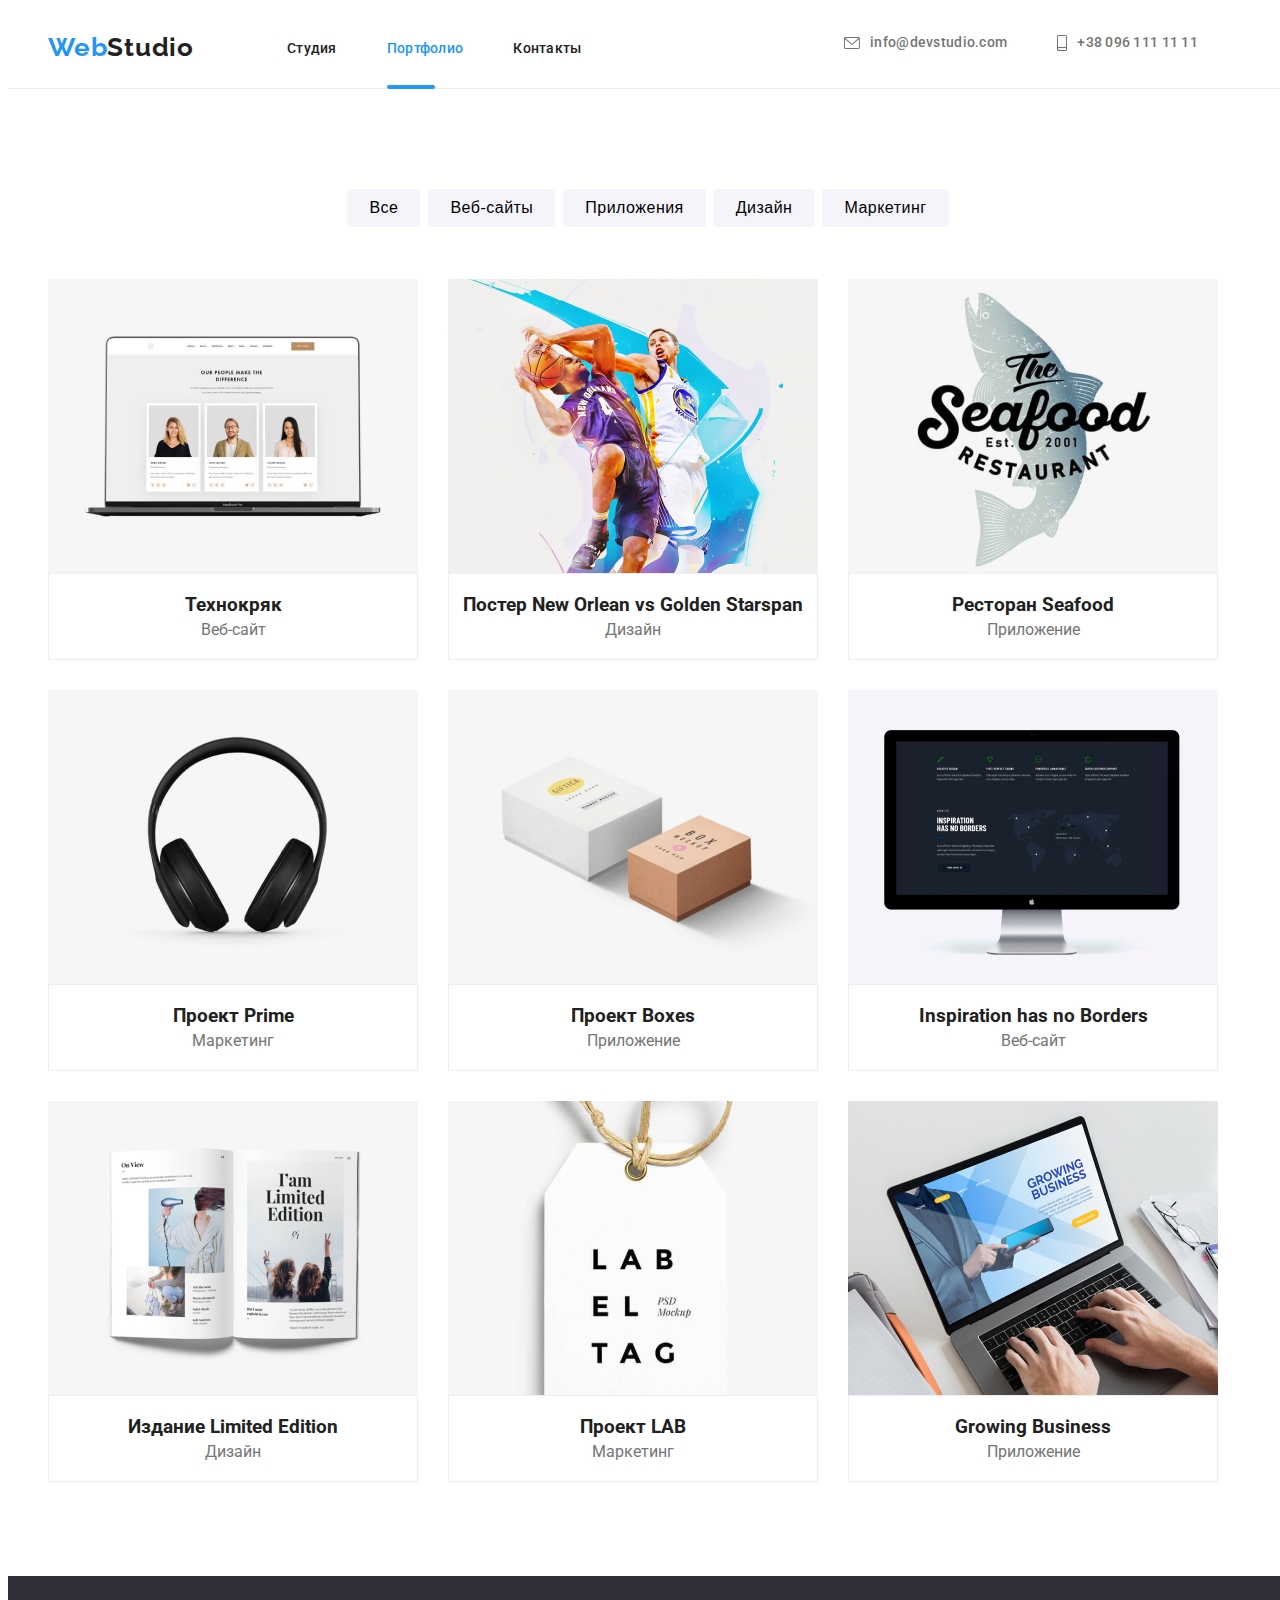
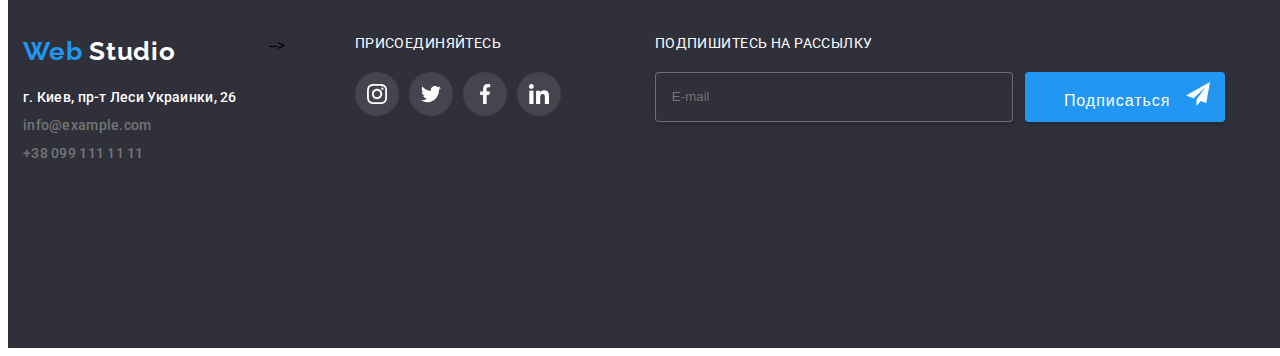
==== portfolio.html @ 60b7816d "клонував репозиторій і скопіював в нього файли попередньої роботи" ====
<!DOCTYPE html>
<html lang="ru">

<head>
    <meta charset="UTF-8">
    <meta http-equiv="X-UA-Compatible" content="IE=edge">
    <meta name="viewport" content="width=device-width, initial-scale=1.0">
    <title>Портфолио</title>
    <link rel="preconnect" href="https://fonts.gstatic.com">
    <link
        href="https://fonts.googleapis.com/css2?family=Raleway:wght@700&family=Roboto:wght@400;500;700;900&display=swap"
        rel="stylesheet">
    <link rel="stylesheet" href="https://cdnjs.cloudflare.com/ajax/libs/modern-normalize/1.0.0/modern-normalize.min.css"
        integrity="sha512-ISS7cAi1PEhQ8jnbJpJZMd29NlhNj4AWYyLOSp2CE/CsHxTCu+r+t0D2yoJudVrd0/8fTVPUVDzY5Tvli75u/g=="
        crossorigin="anonymous" />
    <link rel="stylesheet" href="./css/portfolio.min.css">
</head>

<body>
    <header class="header">
        <div class="container">
            <nav class="navigation">
                <a class="logo link" href="" lang="en">Web<span class="logo-theme_light">Studio</span></a>
                <ul class="navigation__list list">
                    <li class="navigation__item">
                        <a class="navigation__link link " href="./index.html">Студия</a>
                    </li>
                    <li class="navigation__item">
                        <a class="navigation__link link active-link" href="">Портфолио</a>
                    </li>
                    <li class="navigation__item">
                        <a class="navigation__link link" href="">Контакты</a>
                    </li>
                </ul>
            </nav>
            <a class="contact-link contact-list__link link" href="mailto:info@devstudio.com">
                <svg class="contact-list__icon">
                    <use href="./images/icons.svg#envelope"></use>
                </svg>
                info@devstudio.com
            </a>
            <a class="tel-link tel-list__link link" href="tel:+380961111111">
                <svg class="tel-list__icon">
                    <use href="./images/icons.svg#smartphone"></use>
                </svg>
                 +38 096 111 11 11</a>
        </div>
    </header>
    <main>
        <!--OUR PROJECTS-->
        <section class="portfolio">
            <div class="container">
                <section class="filters">
                    <!--FILTERS-->
                    <div class="filters-box">
                        <h2 class="visually-hidden">Фильтр</h2>
                        <ul class="filters-list list">
                            <li class="filters-list__item">
                                <button class="filters__btn" type="button">Все</button>
                            </li>
                            <li class="filters-list__item">
                                <button class="filters__btn" type="button">Веб-сайты</button>
                            </li>
                            <li class="filters-list__item">
                                <button class="filters__btn" type="button">Приложения</button>
                            </li>
                            <li class="filters-list__item">
                                <button class="filters__btn" type="button">Дизайн</button>
                            </li>
                            <li class="filters-list__item">
                                <button class="filters__btn" type="button">Маркетинг</button>
                            </li>
                        </ul>
                    </div>
                </section>
                <h1 class="visually-hidden">Наши проэкты</h1>
                <ul class="projects-list list">
                    <li class="projects-list__item">
                        <a class="projects-list__link-wrapper link" href="">
                          <div class="projects-list__contant-wrapper">
                            <img src="./images/portfolio/img-1.png" alt="Веб-сайт" width="370" height="294">
                            <p class="overlay">Технокряк это современная площадка распространения коронавируса.
                                Компании используют эту платформу для цифрового шпионажа и атак на защищённые сервера конкурентов.
                            </p>
                          </div>
                            <div class="project-container">
                                <h3 class="project-title">Технокряк</h3>
                                <p class="project-title__description">Веб-сайт</p>
                            </div>
                        </a>
                    </li>
                    <li class="projects-list__item">
                        <a class="projects-list__link-wrapper link" href="">
                          <div class="projects-list__contant-wrapper">
                            <img src="./images/portfolio/img-2.png" alt="Дизайн" width="370" height="294">
                            <p class="overlay">Технокряк это современная площадка распространения коронавируса.
                                Компании используют эту платформу для цифрового шпионажа и атак на защищённые сервера конкурентов.
                            </p>
                          </div>
                            <div class="project-container">
                                <h3 class="project-title">Постер New Orlean vs Golden Starspan</h3>
                                <p class="project-title__description">Дизайн</p>
                            </div>
                        </a>
                    </li>
                    <li class="projects-list__item">
                        <a class="projects-list__link-wrapper link" href="">
                          <div class="projects-list__contant-wrapper">
                            <img src="./images/portfolio/img-3.png" alt="Приложение" width="370" height="294">
                            <p class="overlay">Технокряк это современная площадка распространения коронавируса.
                                Компании используют эту платформу для цифрового шпионажа и атак на защищённые сервера конкурентов.
                            </p>
                          </div>
                            <div class="project-container">
                                <h3 class="project-title">Ресторан Seafood</h3>
                                <p class="project-title__description">Приложение</p>
                            </div>
                        </a>
                    </li>
                    <li class="projects-list__item">
                        <a class="projects-list__link-wrapper link" href="">
                          <div class="projects-list__contant-wrapper">
                            <img src="./images/portfolio/img-4.png" alt="Маркетинг" width="370" height="294">
                            <p class="overlay">Технокряк это современная площадка распространения коронавируса.
                                Компании используют эту платформу для цифрового шпионажа и атак на защищённые сервера конкурентов.
                            </p>
                          </div>
                            <div class="project-container">
                                <h3 class="project-title">Проект Prime</h3>
                                <p class="project-title__description">Маркетинг</p>
                            </div>
                        </a>
                    </li>
                    <li class="projects-list__item">
                        <a class="projects-list__link-wrapper link" href="">
                          <div class="projects-list__contant-wrapper">
                            <img src="./images/portfolio/img-5.png" alt="Приложение" width="370" height="294">
                            <p class="overlay">Технокряк это современная площадка распространения коронавируса.
                                Компании используют эту платформу для цифрового шпионажа и атак на защищённые сервера конкурентов.
                            </p>
                          </div>
                            <div class="project-container">
                                <h3 class="project-title">Проект Boxes</h3>
                                <p class="project-title__description">Приложение</p>
                            </div>
                        </a>
                    </li>
                    <li class="projects-list__item">
                        <a class="projects-list__link-wrapper link" href="">
                          <div class="projects-list__contant-wrapper">
                            <img src="./images/portfolio/img-6.png" alt="Веб-сайт" width="370" height="294">
                            <p class="overlay">Технокряк это современная площадка распространения коронавируса.
                                Компании используют эту платформу для цифрового шпионажа и атак на защищённые сервера конкурентов.
                            </p>
                          </div>
                            <div class="project-container">
                                <h3 class="project-title">Inspiration has no Borders</h3>
                                <p class="project-title__description">Веб-сайт</p>
                            </div>
                        </a>
                    </li>
                    <li class="projects-list__item">
                        <a class="projects-list__link-wrapper link" href="">
                          <div class="projects-list__contant-wrapper">
                            <img src="./images/portfolio/img-7.png" alt="Дизайн" width="370" height="294">
                            <p class="overlay">Технокряк это современная площадка распространения коронавируса.
                                Компании используют эту платформу для цифрового шпионажа и атак на защищённые сервера конкурентов.
                            </p>
                          </div>
                            <div class="project-container">
                                <h3 class="project-title">Издание Limited Edition</h3>
                                <p class="project-title__description">Дизайн</p>
                            </div>
                        </a>
                    </li>
                    <li class="projects-list__item">
                        <a class="projects-list__link-wrapper link" href="">
                          <div class="projects-list__contant-wrapper">
                            <img src="./images/portfolio/img-8.png" alt="Маркетинг" width="370" height="294">
                            <p class="overlay">Технокряк это современная площадка распространения коронавируса.
                                Компании используют эту платформу для цифрового шпионажа и атак на защищённые сервера конкурентов.
                            </p>
                          </div>
                            <div class="project-container">
                                <h3 class="project-title">Проект LAB</h3>
                                <p class="project-title__description">Маркетинг</p>
                            </div>
                        </a>
                    </li>
                    <li class="projects-list__item">
                        <a class="projects-list__link-wrapper link" href="">
                          <div class="projects-list__contant-wrapper">
                            <img src="./images/portfolio/img-9.png" alt="Приложение" width="370" height="294">
                            <p class="overlay">Технокряк это современная площадка распространения коронавируса.
                                Компании используют эту платформу для цифрового шпионажа и атак на защищённые сервера конкурентов.
                            </p>
                          </div>
                            <div class="project-container">
                                <h3 class="project-title">Growing Business</h3>
                                <p class="project-title__description">Приложение</p>
                            </div>
                        </a>
                    </li>
                </ul>
            </div>
        </section>
    </main>
    <footer class="footer">
        <div class="container footer-container">
             <div class="footer-address-container">             
                <a class="logo logo-footer link" href="" lang="en">Web
                    <span class="logo-theme_dark">Studio</span>
                </a>
                 <address class="address">
                 <ul class="address-list-footer list">
                     <li class="address-list-footer__item logo-item">
                         <a class="contact-address link" href="https://goo.gl/maps/xCLhZQx8e7ZkGSYM7" target="_blank"
                             rel="noopener noreferrer">г. Киев,
                             пр-т Леси Украинки, 26</a>
                     </li>
                     <li class="address-list-footer__item">
                         <a class="contact-link link" href="mailto:info@example.com">info@example.com</a>
                     </li>
                     <li class="address-list-footer__item">
                         <a class="tel-link link" href="tel:+380991111111">+38 099 111 11 11</a>
                     </li>
                 </ul>
               </address>
             </div>-->
            <div class="social-list-container">
                <p class="titles-list titles-dark-them">Присоединяйтесь</p>
              <ul class="social-list-footer list">
                <li class="social-list-footer__item">
                    <a href="" class="social-list-footer__link link">
                        <svg class="social-list-footer__icon">
                            <use href="./images/icons.svg#instagram"></use>
                        </svg>
                    </a>
                </li>
                <li class="social-list-footer__item">
                    <a href="" class="social-list-footer__link link">
                        <svg class="social-list-footer__icon">
                            <use href="./images/icons.svg#twitter"></use>
                        </svg>
                    </a>
                </li>
                <li class="social-list-footer__item">
                    <a href="" class="social-list-footer__link link">
                        <svg class="social-list-footer__icon">
                            <use href="./images/icons.svg#facebook"></use>
                        </svg>
                    </a>
                </li>
                <li class="social-list-footer__item">
                    <a href="" class="social-list-footer__link link">
                        <svg class="social-list-footer__icon">
                            <use href="./images/icons.svg#linkedin"></use>
                        </svg>
                    </a>
                </li>
              </ul>
            </div>
            <div class="footer-container__subscription">
                <p class="titles-list titles-dark-them">Подпишитесь на рассылку</p>
                <form class="subscription">
                    <input type="email" name="user-mail" class="footer-form__input" required placeholder="E-mail">
                    <button type="submit" class="subscription-btn">Подписаться
                        <svg class="icon-send">
                            <use href="./images/icons.svg#send"></use>
                        </svg>
                    </button>
                </form>
            </div>
        </div>
    </footer>
</body>

</html>
---- css/portfolio.min.css ----
:root{--main-font: "Roboto", sans-serif;--secondary-font: "Raleway", sans-serif;--accent-color: #2196f3;--saction-pt: 47px;--saction-pb: 47px}body{font-family:var(--main-font);width:100%;max-width:100%;overflow-x:hidden}h1,h2,h3,h4,h5,h6,p{margin:0}ul,ol{margin:0;padding:0}img{display:block}.link{text-decoration:none}.list{list-style:none}.address{font-style:normal}.visually-hidden{position:absolute !important;clip:rect(1px 1px 1px 1px);clip:rect(1px, 1px, 1px, 1px);padding:0 !important;border:0 !important;height:1px !important;width:1px !important;overflow:hidden}.container{width:1200px;margin:0 auto;padding-left:15px;padding-right:15px;text-align:center}.section{padding-top:var(--saction-pt);padding-bottom:var(--saction-pb)}.logo{font-family:var(--secondary-font);font-weight:bold;font-size:26px;line-height:1.19;letter-spacing:0.03em;color:#2196f3;margin-right:93px}.logo-theme_light{color:#212121}.logo-theme_dark{color:#ffffff}.contact-list__icon{width:16px;height:12px;margin-right:10px;fill:#757575;transition:color 250ms cubic-bezier(0.4, 0, 0.2, 1)}.contact-link:hover .contact-list__icon,.contact-link:focus .contact-list__icon{fill:var(--accent-color)}.contact-link{font-weight:500;font-size:14px;line-height:1.14;letter-spacing:0.02em;color:#757575;margin-left:auto;margin-right:50px;margin-bottom:9px;transition:color 250ms cubic-bezier(0.4, 0, 0.2, 1)}.contact-link:hover,.contact-link:focus{color:#2196f3}.contact-list__link{display:flex;justify-content:center;align-items:center}.tel-link{font-weight:500;font-size:14px;line-height:1.14;letter-spacing:0.02em;color:#757575;margin-right:50px;margin-bottom:9px;transition:color 250ms cubic-bezier(0.4, 0, 0.2, 1)}.tel-link:hover,.tel-link:focus{color:#2196f3}.tel-list__icon{width:10px;height:16px;margin-right:10px;fill:#757575;transition:color 250ms cubic-bezier(0.4, 0, 0.2, 1)}.tel-link:hover .tel-list__icon,.tel-link:focus .tel-list__icon{fill:var(--accent-color)}.tel-list__link{display:flex;justify-content:center;align-items:center}.filters{margin-bottom:30px}.filters-box{padding-top:6px;padding-bottom:22px}.filters-list{display:flex;margin-left:-8px;flex-basis:calc(100% / 5 - 8px);justify-content:center}.filters-list__item{margin-left:8px}.filters__btn{font-weight:500;font-size:16px;line-height:1.63;letter-spacing:0.03em;min-width:73px;padding:6px 22px;background:#f5f4fa;border-radius:4px;border:none;transition:background-color 250ms cubic-bezier(0.4, 0, 0.2, 1)}.filters__btn:hover,.filters__btn:focus{color:#ffffff;background:#2196f3;cursor:pointer;box-shadow:0px 3px 1px rgba(0,0,0,0.1),0px 1px 2px rgba(0,0,0,0.08),0px 2px 2px rgba(0,0,0,0.12);border-radius:4px}.portfolio{margin-top:94px}.projects-list{display:flex;flex-wrap:wrap;margin-left:-30px;margin-top:-30px;flex-basis:calc(100% / 3 - 30px);padding-bottom:94px}.projects-list__item{margin-left:30px;margin-top:30px;transition:color 250ms cubic-bezier(0.4, 0, 0.2, 1)}.projects-list__item:hover,.projects-list__item:focus{cursor:pointer;background:#ffffff;box-sizing:border-box;box-shadow:0px 1px 1px rgba(0,0,0,0.12),0px 4px 4px rgba(0,0,0,0.06),1px 4px 6px rgba(0,0,0,0.16)}.projects-list__link-wrapper:hover .overlay,.projects-list__link-wrapper:focus .overlay{transform:translateY(0%)}.projects-list__contant-wrapper{position:relative;overflow:hidden}.overlay{position:absolute;color:#FFFFFF;background:rgba(33,150,243,0.9);top:0;left:0;height:100%;padding:63px 24px;transform:translateY(100%);transition:transform 250ms cubic-bezier(0.4, 0, 0.2, 1)}.project-container{padding-top:20px;padding-bottom:20px;background:#ffffff;border:1px solid #eeeeee}.project-title{margin-bottom:4px;color:#212121}.project-title__description{color:#757575}.header{padding-top:24px;padding-bottom:25px;border-bottom:1px solid #ececec}.header .container{display:flex;align-items:center}.navigation{display:flex;align-items:center}.navigation__list{display:flex;align-items:center}.navigation__link{font-weight:500;font-size:14px;line-height:1.14;letter-spacing:0.02em;color:#212121;transition:color 250ms cubic-bezier(0.4, 0, 0.2, 1)}.navigation__link:hover,.navigation__link:focus{color:#2196f3}.navigation__item:not(:last-child){margin-right:50px}.active-link{color:#2196f3}.active-link::after{display:block;content:"";position:absolute;width:48px;height:4px;margin-top:28px;background:#2196F3;border-radius:2px}.footer{background-color:#2f303a;margin:0;padding:60px 0}.footer-container{display:flex;width:1600px;height:252px;background:#2f303a}.footer-address-container{display:block;box-sizing:border-box}.address{position:absolute;display:block;margin-top:20px;margin-right:215px;text-align:left}.address-list-footer__item{margin-bottom:9px}.contact-address{font-weight:500;font-size:14px;line-height:1.14;letter-spacing:0.02em;margin-top:20px;color:#ffffff;margin-left:auto;transition:color 250ms cubic-bezier(0.4, 0, 0.2, 1)}.contact-address:hover,.contact-address:focus{color:#2196f3}.logo-footer{margin-top:60px}.social-list-container{width:206px;height:80px;margin:0 0 0 70px;align-items:center;justify-content:flex-start}.titles-dark-them{display:block;margin:0 0 20px 0;padding:0;font-size:14px;line-height:1.14;letter-spacing:0.03em;text-transform:uppercase;text-align:left;color:#ffffff}.social-list-footer{display:flex;align-items:center;justify-content:space-between}.social-list-footer__link{display:flex;justify-content:center;align-items:center;width:44px;height:44px;border-radius:50%;background-color:rgba(255,255,255,0.1);transition:background-color 250ms cubic-bezier(0.4, 0, 0.2, 1)}.social-list-footer__link:hover,.social-list-footer__link:focus{background-color:var(--accent-color)}.social-list-footer__icon{width:20px;height:20px;fill:#ffffff}.footer-container__subscription{margin-left:94px}.subscription{display:flex}.footer-form__input{width:358px;height:50px;padding-left:16px;padding-top:14px;padding-bottom:14px;color:#FFFFFF;background:#2F303A;border:1px solid rgba(255,255,255,0.3);box-sizing:border-box;filter:drop-shadow(0px 4px 4px rgba(0,0,0,0.15));border-radius:4px}.subscription-btn{min-width:200px;height:50px;padding-left:30px;padding-top:10px;padding-bottom:10px;margin-left:12px;background:#2196F3;box-shadow:0px 4px 4px rgba(0,0,0,0.15);border-radius:4px;border:none;font-size:16px;line-height:1.88;text-align:center;letter-spacing:0.06em;color:#FFFFFF}.icon-send{width:24px;height:24px;margin-left:10px;margin-top:auto;margin-bottom:auto;fill:#FFFFFF}
/*# sourceMappingURL=portfolio.min.css.map */
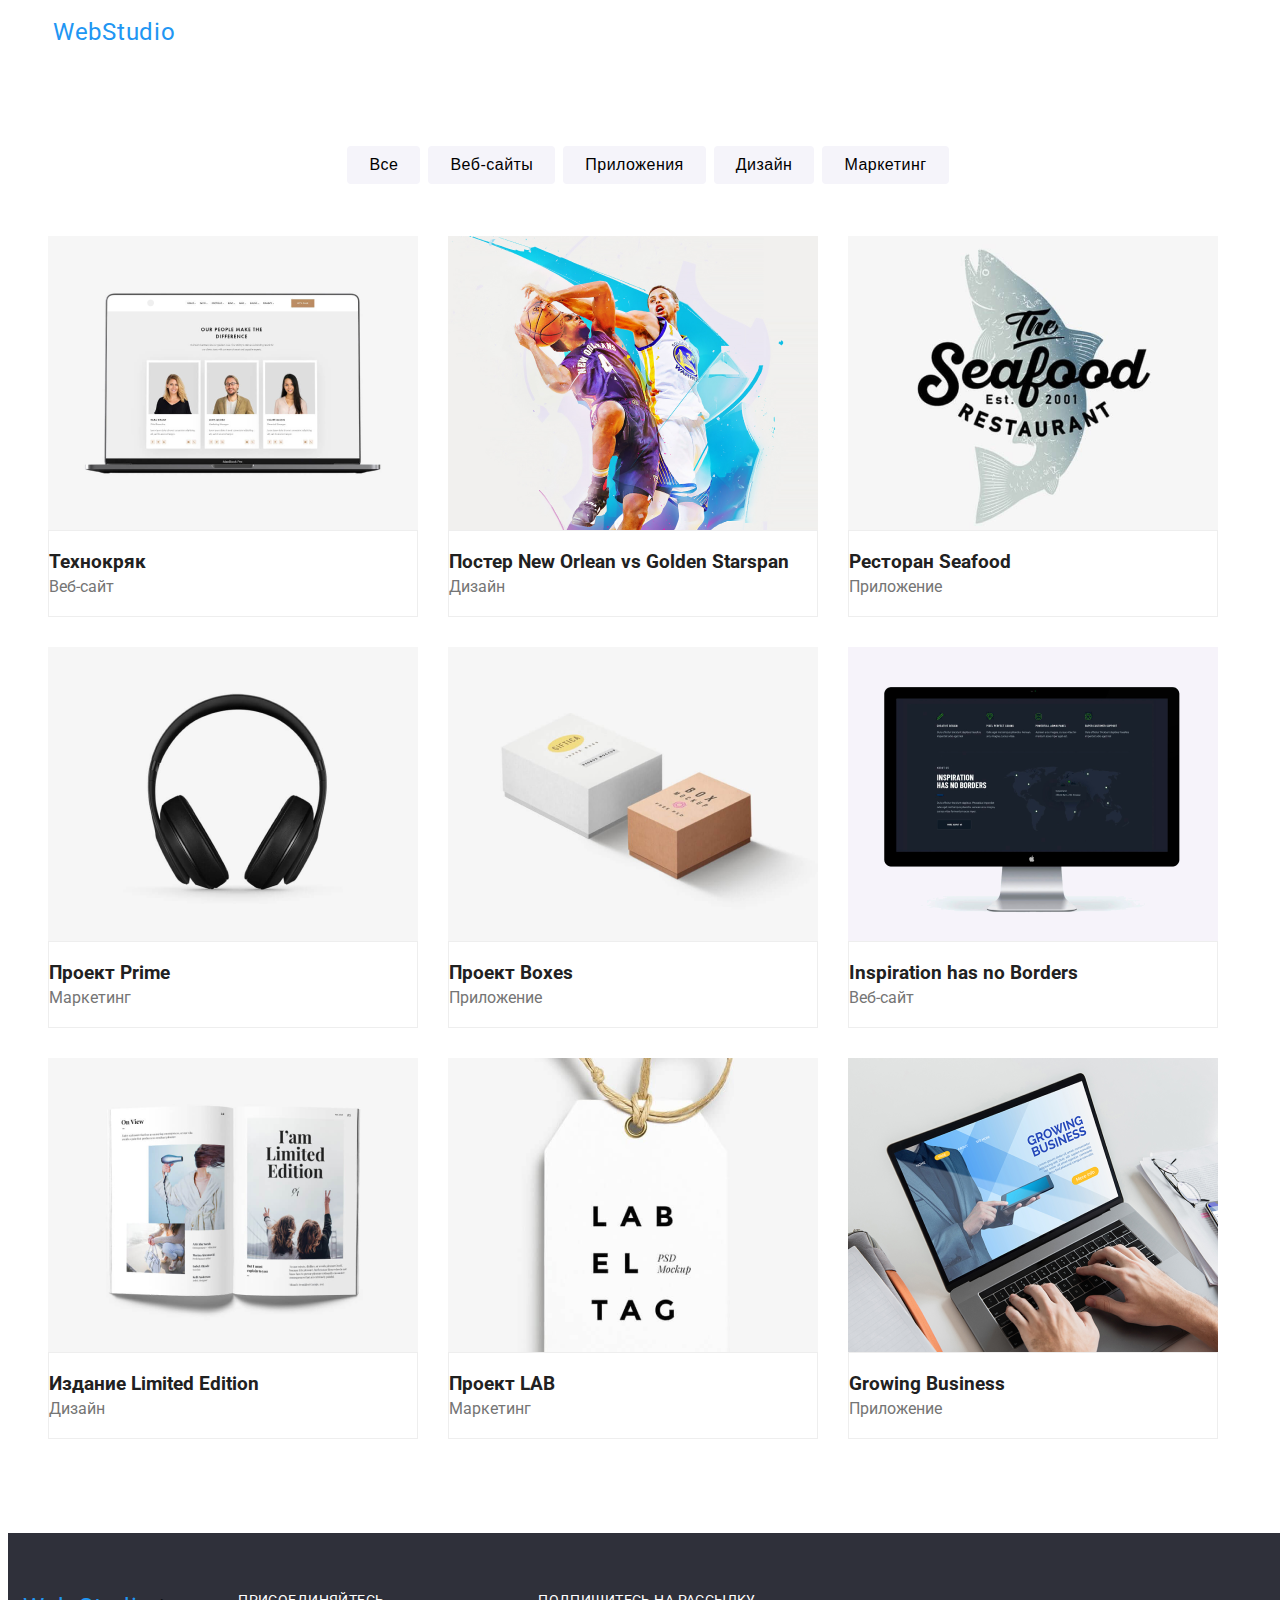
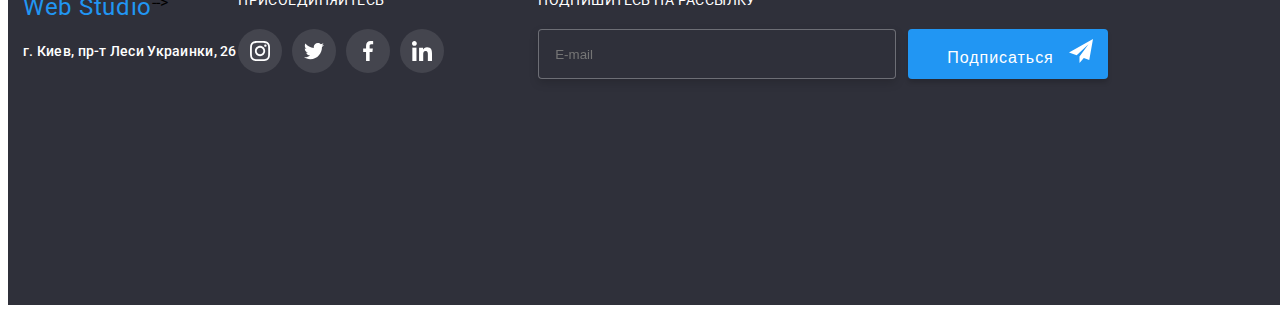
==== commit 7eff9e4e: "хедер закінчив" ====
--- a/portfolio.html
+++ b/portfolio.html
@@ -78,7 +78,9 @@
                     <li class="projects-list__item">
                         <a class="projects-list__link-wrapper link" href="">
                           <div class="projects-list__contant-wrapper">
-                            <img src="./images/portfolio/img-1.png" alt="Веб-сайт" width="370" height="294">
+                            <img 
+                              src="./images/portfolio/img-1.png"
+                              alt="Веб-сайт" width="370" height="294">
                             <p class="overlay">Технокряк это современная площадка распространения коронавируса.
                                 Компании используют эту платформу для цифрового шпионажа и атак на защищённые сервера конкурентов.
                             </p>
@@ -92,7 +94,9 @@
                     <li class="projects-list__item">
                         <a class="projects-list__link-wrapper link" href="">
                           <div class="projects-list__contant-wrapper">
-                            <img src="./images/portfolio/img-2.png" alt="Дизайн" width="370" height="294">
+                            <img 
+                              src="./images/portfolio/img-2.png"
+                              alt="Дизайн" width="370" height="294">
                             <p class="overlay">Технокряк это современная площадка распространения коронавируса.
                                 Компании используют эту платформу для цифрового шпионажа и атак на защищённые сервера конкурентов.
                             </p>
@@ -106,7 +110,9 @@
                     <li class="projects-list__item">
                         <a class="projects-list__link-wrapper link" href="">
                           <div class="projects-list__contant-wrapper">
-                            <img src="./images/portfolio/img-3.png" alt="Приложение" width="370" height="294">
+                            <img 
+                              src="./images/portfolio/img-3.png"
+                              alt="Приложение" width="370" height="294">
                             <p class="overlay">Технокряк это современная площадка распространения коронавируса.
                                 Компании используют эту платформу для цифрового шпионажа и атак на защищённые сервера конкурентов.
                             </p>
@@ -120,7 +126,9 @@
                     <li class="projects-list__item">
                         <a class="projects-list__link-wrapper link" href="">
                           <div class="projects-list__contant-wrapper">
-                            <img src="./images/portfolio/img-4.png" alt="Маркетинг" width="370" height="294">
+                            <img 
+                              src="./images/portfolio/img-4.png"
+                              alt="Маркетинг" width="370" height="294">
                             <p class="overlay">Технокряк это современная площадка распространения коронавируса.
                                 Компании используют эту платформу для цифрового шпионажа и атак на защищённые сервера конкурентов.
                             </p>
@@ -134,7 +142,9 @@
                     <li class="projects-list__item">
                         <a class="projects-list__link-wrapper link" href="">
                           <div class="projects-list__contant-wrapper">
-                            <img src="./images/portfolio/img-5.png" alt="Приложение" width="370" height="294">
+                            <img 
+                              src="./images/portfolio/img-5.png"
+                              alt="Приложение" width="370" height="294">
                             <p class="overlay">Технокряк это современная площадка распространения коронавируса.
                                 Компании используют эту платформу для цифрового шпионажа и атак на защищённые сервера конкурентов.
                             </p>
@@ -148,7 +158,9 @@
                     <li class="projects-list__item">
                         <a class="projects-list__link-wrapper link" href="">
                           <div class="projects-list__contant-wrapper">
-                            <img src="./images/portfolio/img-6.png" alt="Веб-сайт" width="370" height="294">
+                            <img 
+                              src="./images/portfolio/img-6.png"
+                              alt="Веб-сайт" width="370" height="294">
                             <p class="overlay">Технокряк это современная площадка распространения коронавируса.
                                 Компании используют эту платформу для цифрового шпионажа и атак на защищённые сервера конкурентов.
                             </p>
@@ -162,7 +174,9 @@
                     <li class="projects-list__item">
                         <a class="projects-list__link-wrapper link" href="">
                           <div class="projects-list__contant-wrapper">
-                            <img src="./images/portfolio/img-7.png" alt="Дизайн" width="370" height="294">
+                            <img 
+                              src="./images/portfolio/img-7.png"
+                              alt="Дизайн" width="370" height="294">
                             <p class="overlay">Технокряк это современная площадка распространения коронавируса.
                                 Компании используют эту платформу для цифрового шпионажа и атак на защищённые сервера конкурентов.
                             </p>
@@ -176,7 +190,9 @@
                     <li class="projects-list__item">
                         <a class="projects-list__link-wrapper link" href="">
                           <div class="projects-list__contant-wrapper">
-                            <img src="./images/portfolio/img-8.png" alt="Маркетинг" width="370" height="294">
+                            <img 
+                              src="./images/portfolio/img-8.png"
+                              alt="Маркетинг" width="370" height="294">
                             <p class="overlay">Технокряк это современная площадка распространения коронавируса.
                                 Компании используют эту платформу для цифрового шпионажа и атак на защищённые сервера конкурентов.
                             </p>
@@ -190,7 +206,9 @@
                     <li class="projects-list__item">
                         <a class="projects-list__link-wrapper link" href="">
                           <div class="projects-list__contant-wrapper">
-                            <img src="./images/portfolio/img-9.png" alt="Приложение" width="370" height="294">
+                            <img 
+                              src="./images/portfolio/img-9.png"
+                              alt="Приложение" width="370" height="294">
                             <p class="overlay">Технокряк это современная площадка распространения коронавируса.
                                 Компании используют эту платформу для цифрового шпионажа и атак на защищённые сервера конкурентов.
                             </p>
--- a/css/portfolio.min.css
+++ b/css/portfolio.min.css
@@ -1,2 +1,2 @@
-:root{--main-font: "Roboto", sans-serif;--secondary-font: "Raleway", sans-serif;--accent-color: #2196f3;--saction-pt: 47px;--saction-pb: 47px}body{font-family:var(--main-font);width:100%;max-width:100%;overflow-x:hidden}h1,h2,h3,h4,h5,h6,p{margin:0}ul,ol{margin:0;padding:0}img{display:block}.link{text-decoration:none}.list{list-style:none}.address{font-style:normal}.visually-hidden{position:absolute !important;clip:rect(1px 1px 1px 1px);clip:rect(1px, 1px, 1px, 1px);padding:0 !important;border:0 !important;height:1px !important;width:1px !important;overflow:hidden}.container{width:1200px;margin:0 auto;padding-left:15px;padding-right:15px;text-align:center}.section{padding-top:var(--saction-pt);padding-bottom:var(--saction-pb)}.logo{font-family:var(--secondary-font);font-weight:bold;font-size:26px;line-height:1.19;letter-spacing:0.03em;color:#2196f3;margin-right:93px}.logo-theme_light{color:#212121}.logo-theme_dark{color:#ffffff}.contact-list__icon{width:16px;height:12px;margin-right:10px;fill:#757575;transition:color 250ms cubic-bezier(0.4, 0, 0.2, 1)}.contact-link:hover .contact-list__icon,.contact-link:focus .contact-list__icon{fill:var(--accent-color)}.contact-link{font-weight:500;font-size:14px;line-height:1.14;letter-spacing:0.02em;color:#757575;margin-left:auto;margin-right:50px;margin-bottom:9px;transition:color 250ms cubic-bezier(0.4, 0, 0.2, 1)}.contact-link:hover,.contact-link:focus{color:#2196f3}.contact-list__link{display:flex;justify-content:center;align-items:center}.tel-link{font-weight:500;font-size:14px;line-height:1.14;letter-spacing:0.02em;color:#757575;margin-right:50px;margin-bottom:9px;transition:color 250ms cubic-bezier(0.4, 0, 0.2, 1)}.tel-link:hover,.tel-link:focus{color:#2196f3}.tel-list__icon{width:10px;height:16px;margin-right:10px;fill:#757575;transition:color 250ms cubic-bezier(0.4, 0, 0.2, 1)}.tel-link:hover .tel-list__icon,.tel-link:focus .tel-list__icon{fill:var(--accent-color)}.tel-list__link{display:flex;justify-content:center;align-items:center}.filters{margin-bottom:30px}.filters-box{padding-top:6px;padding-bottom:22px}.filters-list{display:flex;margin-left:-8px;flex-basis:calc(100% / 5 - 8px);justify-content:center}.filters-list__item{margin-left:8px}.filters__btn{font-weight:500;font-size:16px;line-height:1.63;letter-spacing:0.03em;min-width:73px;padding:6px 22px;background:#f5f4fa;border-radius:4px;border:none;transition:background-color 250ms cubic-bezier(0.4, 0, 0.2, 1)}.filters__btn:hover,.filters__btn:focus{color:#ffffff;background:#2196f3;cursor:pointer;box-shadow:0px 3px 1px rgba(0,0,0,0.1),0px 1px 2px rgba(0,0,0,0.08),0px 2px 2px rgba(0,0,0,0.12);border-radius:4px}.portfolio{margin-top:94px}.projects-list{display:flex;flex-wrap:wrap;margin-left:-30px;margin-top:-30px;flex-basis:calc(100% / 3 - 30px);padding-bottom:94px}.projects-list__item{margin-left:30px;margin-top:30px;transition:color 250ms cubic-bezier(0.4, 0, 0.2, 1)}.projects-list__item:hover,.projects-list__item:focus{cursor:pointer;background:#ffffff;box-sizing:border-box;box-shadow:0px 1px 1px rgba(0,0,0,0.12),0px 4px 4px rgba(0,0,0,0.06),1px 4px 6px rgba(0,0,0,0.16)}.projects-list__link-wrapper:hover .overlay,.projects-list__link-wrapper:focus .overlay{transform:translateY(0%)}.projects-list__contant-wrapper{position:relative;overflow:hidden}.overlay{position:absolute;color:#FFFFFF;background:rgba(33,150,243,0.9);top:0;left:0;height:100%;padding:63px 24px;transform:translateY(100%);transition:transform 250ms cubic-bezier(0.4, 0, 0.2, 1)}.project-container{padding-top:20px;padding-bottom:20px;background:#ffffff;border:1px solid #eeeeee}.project-title{margin-bottom:4px;color:#212121}.project-title__description{color:#757575}.header{padding-top:24px;padding-bottom:25px;border-bottom:1px solid #ececec}.header .container{display:flex;align-items:center}.navigation{display:flex;align-items:center}.navigation__list{display:flex;align-items:center}.navigation__link{font-weight:500;font-size:14px;line-height:1.14;letter-spacing:0.02em;color:#212121;transition:color 250ms cubic-bezier(0.4, 0, 0.2, 1)}.navigation__link:hover,.navigation__link:focus{color:#2196f3}.navigation__item:not(:last-child){margin-right:50px}.active-link{color:#2196f3}.active-link::after{display:block;content:"";position:absolute;width:48px;height:4px;margin-top:28px;background:#2196F3;border-radius:2px}.footer{background-color:#2f303a;margin:0;padding:60px 0}.footer-container{display:flex;width:1600px;height:252px;background:#2f303a}.footer-address-container{display:block;box-sizing:border-box}.address{position:absolute;display:block;margin-top:20px;margin-right:215px;text-align:left}.address-list-footer__item{margin-bottom:9px}.contact-address{font-weight:500;font-size:14px;line-height:1.14;letter-spacing:0.02em;margin-top:20px;color:#ffffff;margin-left:auto;transition:color 250ms cubic-bezier(0.4, 0, 0.2, 1)}.contact-address:hover,.contact-address:focus{color:#2196f3}.logo-footer{margin-top:60px}.social-list-container{width:206px;height:80px;margin:0 0 0 70px;align-items:center;justify-content:flex-start}.titles-dark-them{display:block;margin:0 0 20px 0;padding:0;font-size:14px;line-height:1.14;letter-spacing:0.03em;text-transform:uppercase;text-align:left;color:#ffffff}.social-list-footer{display:flex;align-items:center;justify-content:space-between}.social-list-footer__link{display:flex;justify-content:center;align-items:center;width:44px;height:44px;border-radius:50%;background-color:rgba(255,255,255,0.1);transition:background-color 250ms cubic-bezier(0.4, 0, 0.2, 1)}.social-list-footer__link:hover,.social-list-footer__link:focus{background-color:var(--accent-color)}.social-list-footer__icon{width:20px;height:20px;fill:#ffffff}.footer-container__subscription{margin-left:94px}.subscription{display:flex}.footer-form__input{width:358px;height:50px;padding-left:16px;padding-top:14px;padding-bottom:14px;color:#FFFFFF;background:#2F303A;border:1px solid rgba(255,255,255,0.3);box-sizing:border-box;filter:drop-shadow(0px 4px 4px rgba(0,0,0,0.15));border-radius:4px}.subscription-btn{min-width:200px;height:50px;padding-left:30px;padding-top:10px;padding-bottom:10px;margin-left:12px;background:#2196F3;box-shadow:0px 4px 4px rgba(0,0,0,0.15);border-radius:4px;border:none;font-size:16px;line-height:1.88;text-align:center;letter-spacing:0.06em;color:#FFFFFF}.icon-send{width:24px;height:24px;margin-left:10px;margin-top:auto;margin-bottom:auto;fill:#FFFFFF}
+:root{--main-font: "Roboto", sans-serif;--secondary-font: "Raleway", sans-serif;--accent-color: #2196f3;--saction-pt: 47px;--saction-pb: 47px}body{font-family:var(--main-font);width:100%;max-width:100%;overflow-x:hidden}h1,h2,h3,h4,h5,h6,p{margin:0}ul,ol{margin:0;padding:0}img{display:block}.link{text-decoration:none}.list{list-style:none}.address{font-style:normal}.visually-hidden{position:absolute !important;clip:rect(1px 1px 1px 1px);clip:rect(1px, 1px, 1px, 1px);padding:0 !important;border:0 !important;height:1px !important;width:1px !important;overflow:hidden}.container{padding-left:15px;padding-right:15px}.header .container{display:flex;align-items:center;justify-content:space-between}@media screen and (min-width: 480px){.container{width:480px;margin:0 auto}}@media screen and (min-width: 768px){.container{width:768px}}@media screen and (min-width: 1200px){.container{width:1200px}}.section{padding-top:var(--saction-pt);padding-bottom:var(--saction-pb)}.contact-list__link{display:flex;justify-content:center;align-items:center}.filters{margin-bottom:30px}.filters-box{padding-top:6px;padding-bottom:22px}.filters-list{display:flex;margin-left:-8px;flex-basis:calc(100% / 5 - 8px);justify-content:center}.filters-list__item{margin-left:8px}.filters__btn{font-weight:500;font-size:16px;line-height:1.63;letter-spacing:0.03em;min-width:73px;padding:6px 22px;background:#f5f4fa;border-radius:4px;border:none;transition:background-color 250ms cubic-bezier(0.4, 0, 0.2, 1)}.filters__btn:hover,.filters__btn:focus{color:#ffffff;background:#2196f3;cursor:pointer;box-shadow:0px 3px 1px rgba(0,0,0,0.1),0px 1px 2px rgba(0,0,0,0.08),0px 2px 2px rgba(0,0,0,0.12);border-radius:4px}.portfolio{margin-top:94px}.projects-list{display:flex;flex-wrap:wrap;margin-left:-30px;margin-top:-30px;flex-basis:calc(100% / 3 - 30px);padding-bottom:94px}.projects-list__item{margin-left:30px;margin-top:30px;transition:color 250ms cubic-bezier(0.4, 0, 0.2, 1)}.projects-list__item:hover,.projects-list__item:focus{cursor:pointer;background:#ffffff;box-sizing:border-box;box-shadow:0px 1px 1px rgba(0,0,0,0.12),0px 4px 4px rgba(0,0,0,0.06),1px 4px 6px rgba(0,0,0,0.16)}.projects-list__link-wrapper:hover .overlay,.projects-list__link-wrapper:focus .overlay{transform:translateY(0%)}.projects-list__contant-wrapper{position:relative;overflow:hidden}.overlay{position:absolute;color:#FFFFFF;background:rgba(33,150,243,0.9);top:0;left:0;height:100%;padding:63px 24px;transform:translateY(100%);transition:transform 250ms cubic-bezier(0.4, 0, 0.2, 1)}.project-container{padding-top:20px;padding-bottom:20px;background:#ffffff;border:1px solid #eeeeee}.project-title{margin-bottom:4px;color:#212121}.project-title__description{color:#757575}.header{padding-top:10px;padding-left:10px}.navigation__list{display:none}.contact-link{display:none}.tel-link{display:none}.logo{width:134px;height:28px;left:15px;top:16px;font-size:24px;line-height:28px;letter-spacing:0.03em;color:var(--accent-color)}.burger__btn{width:40px;height:40px}.burger__icon{width:40px;height:40px;fill:#212121;transition:color 250ms cubic-bezier(0.4, 0, 0.2, 1)}.burger__btn:hover .burger__icon,.burger__btn:focus .burger__icon{fill:var(--accent-color)}.burger__btn,.mobile-menu__close-btn{background-color:transparent;border:none;padding:0}.mobile-menu__close-btn{position:absolute;top:10px;right:15px;cursor:pointer}.mobile-menu__close-icon{width:40px;height:40px;fill:#212121;transition:color 250ms cubic-bezier(0.4, 0, 0.2, 1)}.mobile-menu__close-icon :hover{fill:var(--accent-color)}.burger__icon{width:40px;height:40px;fill:#212121}.mobile-menu{position:fixed;top:0;left:0;width:100vw;height:100vh;padding:48px 40px;background-color:#FFFFFF;transform:translateY(-100%);transition:color 250ms cubic-bezier(0.4, 0, 0.2, 1)}.is-open{transform:translateY(0)}.mobile-menu__list{margin-bottom:302px}.mobile-menu__item{margin-bottom:32px}.mobile-menu__link{width:138px;height:48px;font-size:40px;line-height:1.18;text-align:center;letter-spacing:0.02em;color:#212121;transition:color 250ms cubic-bezier(0.4, 0, 0.2, 1)}.mobile-menu__link:hover,.mobile-menu__link:focus{color:var(--accent-color)}.mobile-tel{margin-bottom:32px;width:296px;height:40px;font-size:34px;line-height:1.18;letter-spacing:0.02em}.mobile-tel__link{color:var(--accent-color)}.mobile-mail__link{width:230px;height:28px;font-size:24px;line-height:1.17;letter-spacing:0.02em;color:#757575}.mobile-social__list{display:flex;align-items:center;margin-top:64px;width:100vw;height:22px}.mobile-social__item{margin-right:20px}.mobile-social__link{min-width:58px;height:22px;font-size:18px;line-height:1.22;letter-spacing:0.02em;color:var(--accent-color)}.footer{background-color:#2f303a;margin:0;padding:60px 0}.footer-container{display:flex;width:1600px;height:252px;background:#2f303a}.footer-address-container{display:block;box-sizing:border-box}.address{position:absolute;display:block;margin-top:20px;margin-right:215px;text-align:left}.address-list-footer__item{margin-bottom:9px}.contact-address{font-weight:500;font-size:14px;line-height:1.14;letter-spacing:0.02em;margin-top:20px;color:#ffffff;margin-left:auto;transition:color 250ms cubic-bezier(0.4, 0, 0.2, 1)}.contact-address:hover,.contact-address:focus{color:#2196f3}.logo-footer{margin-top:60px}.social-list-container{width:206px;height:80px;margin:0 0 0 70px;align-items:center;justify-content:flex-start}.titles-dark-them{display:block;margin:0 0 20px 0;padding:0;font-size:14px;line-height:1.14;letter-spacing:0.03em;text-transform:uppercase;text-align:left;color:#ffffff}.social-list-footer{display:flex;align-items:center;justify-content:space-between}.social-list-footer__link{display:flex;justify-content:center;align-items:center;width:44px;height:44px;border-radius:50%;background-color:rgba(255,255,255,0.1);transition:background-color 250ms cubic-bezier(0.4, 0, 0.2, 1)}.social-list-footer__link:hover,.social-list-footer__link:focus{background-color:var(--accent-color)}.social-list-footer__icon{width:20px;height:20px;fill:#ffffff}.footer-container__subscription{margin-left:94px}.subscription{display:flex}.footer-form__input{width:358px;height:50px;padding-left:16px;padding-top:14px;padding-bottom:14px;color:#FFFFFF;background:#2F303A;border:1px solid rgba(255,255,255,0.3);box-sizing:border-box;filter:drop-shadow(0px 4px 4px rgba(0,0,0,0.15));border-radius:4px}.subscription-btn{min-width:200px;height:50px;padding-left:30px;padding-top:10px;padding-bottom:10px;margin-left:12px;background:#2196F3;box-shadow:0px 4px 4px rgba(0,0,0,0.15);border-radius:4px;border:none;font-size:16px;line-height:1.88;text-align:center;letter-spacing:0.06em;color:#FFFFFF}.icon-send{width:24px;height:24px;margin-left:10px;margin-top:auto;margin-bottom:auto;fill:#FFFFFF}
 /*# sourceMappingURL=portfolio.min.css.map */